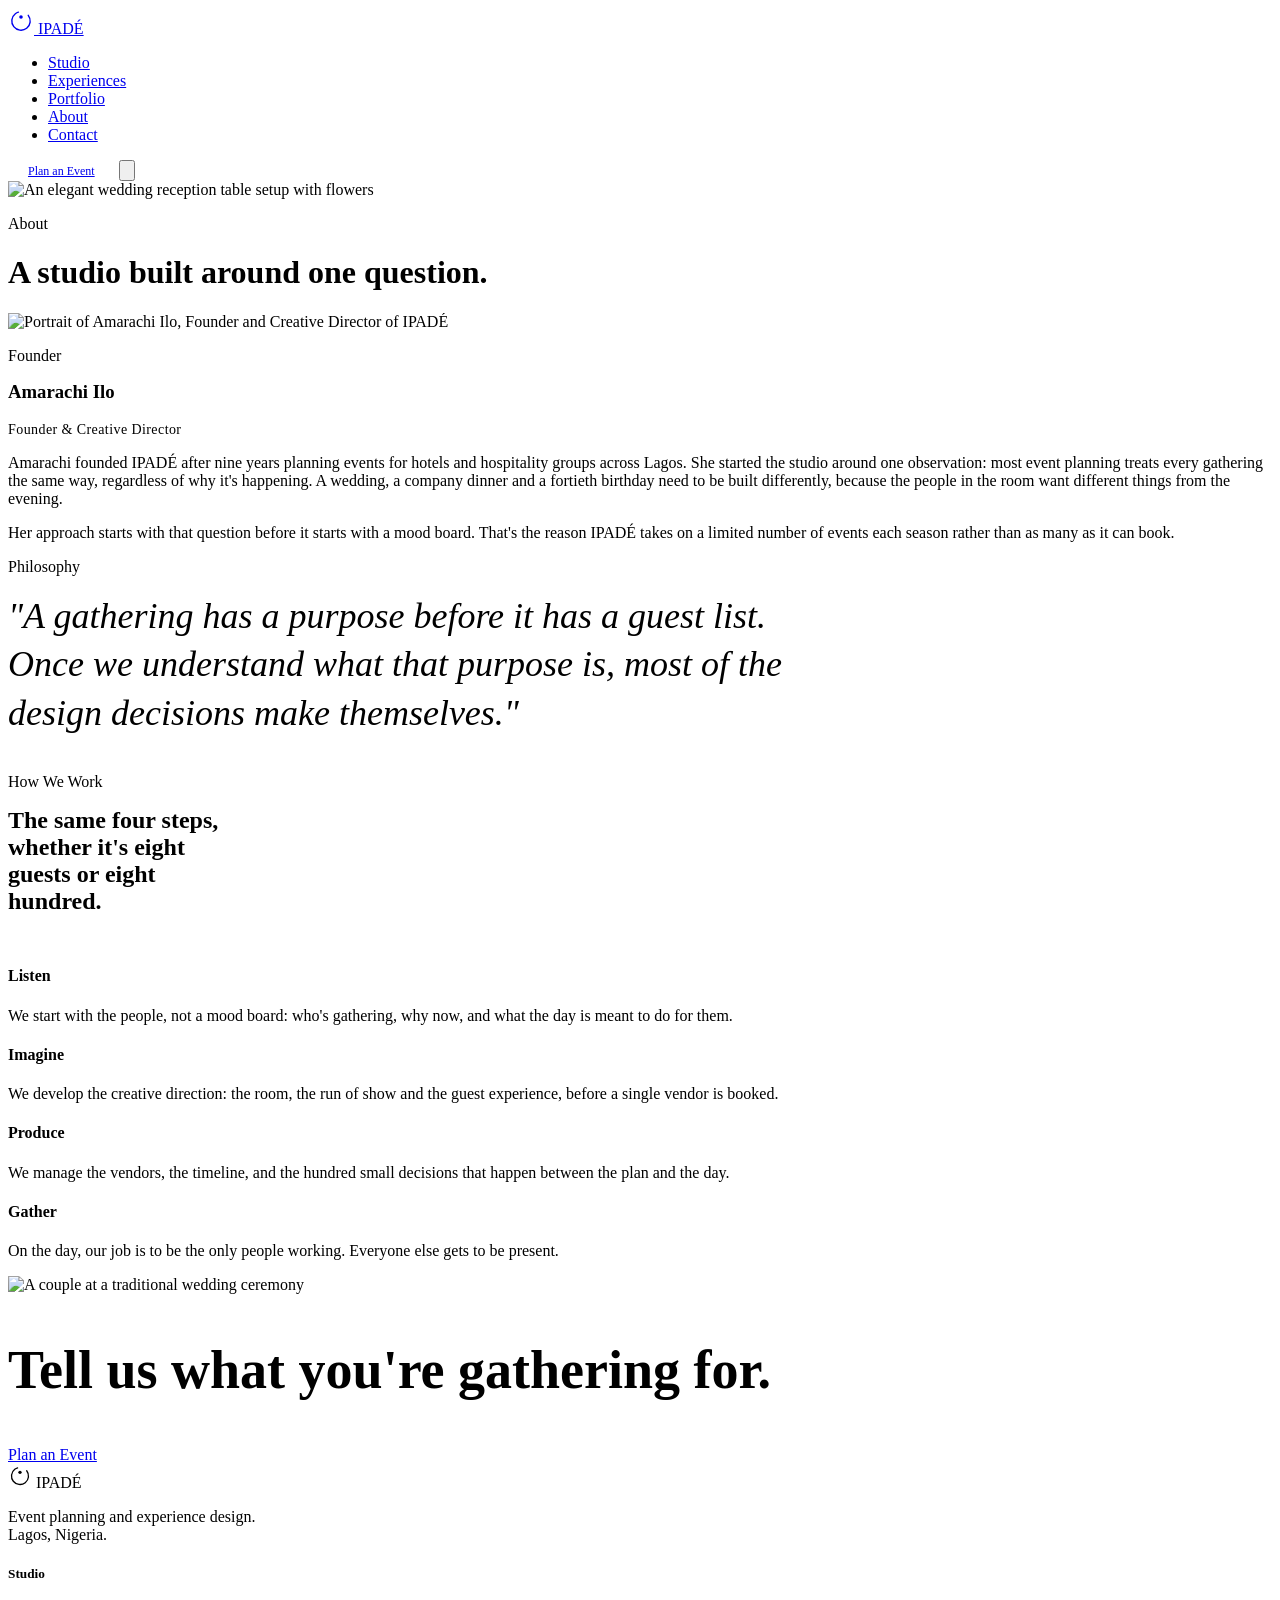
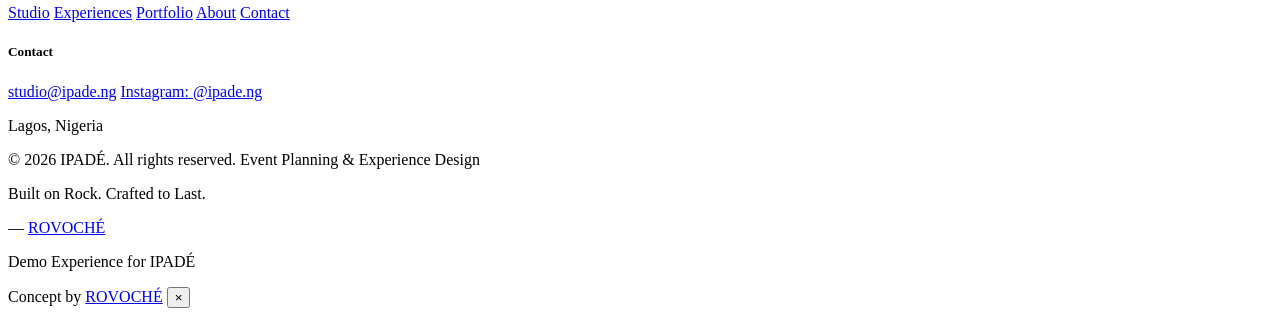
==== about.html @ 752df9c2 "Create about.html" ====
<!doctype html>
<html lang="en">
<head>
<meta charset="UTF-8">
<meta name="viewport" content="width=device-width, initial-scale=1.0">
<title>About · IPADÉ</title>
<meta name="description" content="IPADÉ was founded by Amarachi Ilo on the idea that an event should be designed around why people are gathering, not just decorated.">
<meta property="og:title" content="About · IPADÉ">
<meta property="og:image" content="https://images.pexels.com/photos/9034270/pexels-photo-9034270.jpeg?auto=compress&cs=tinysrgb&w=1200">
<link rel="icon" href="assets/favicon.svg" type="image/svg+xml">
<link rel="preconnect" href="https://fonts.googleapis.com">
<link rel="preconnect" href="https://fonts.gstatic.com" crossorigin>
<link href="https://fonts.googleapis.com/css2?family=Fraunces:ital,opsz,wght@0,9..144,400;0,9..144,500;0,9..144,600;1,9..144,400;1,9..144,500&family=Archivo:wght@400;500;600;700&display=swap" rel="stylesheet">
<link rel="stylesheet" href="css/style.css">
</head>
<body>

<nav class="site-nav no-hero" aria-label="Primary">
  <a href="index.html" class="brand" aria-label="IPADÉ home">
    <span class="brand-mark" aria-hidden="true"><svg viewBox="0 0 48 48" fill="none" width="26" height="26"><circle cx="24" cy="24" r="17" stroke="currentColor" stroke-width="2.6" stroke-dasharray="86 21" stroke-linecap="round" transform="rotate(-38 24 24)"/><circle cx="24" cy="16.6" r="3.3" fill="currentColor"/></svg></span>
    <span class="brand-word">IPADÉ</span>
  </a>
  <ul class="nav-links">
    <li><a href="index.html#studio">Studio</a></li>
    <li><a href="experiences.html">Experiences</a></li>
    <li><a href="portfolio.html">Portfolio</a></li>
    <li><a href="about.html" aria-current="page">About</a></li>
    <li><a href="contact.html">Contact</a></li>
  </ul>
  <div class="nav-right">
    <a href="contact.html" class="btn btn-light nav-cta-desktop" style="padding:11px 20px;font-size:12px;">Plan an Event</a>
    <button class="nav-toggle" aria-label="Open menu" aria-expanded="false">
      <svg viewBox="0 0 24 24" fill="none" stroke="currentColor" stroke-width="1.6"><line x1="3" y1="7" x2="21" y2="7"/><line x1="3" y1="17" x2="21" y2="17"/></svg>
    </button>
  </div>
</nav>

<main id="main">
  <header class="page-hero">
    <img src="https://images.pexels.com/photos/37302291/pexels-photo-37302291.jpeg?auto=compress&cs=tinysrgb&w=1920" alt="An elegant wedding reception table setup with flowers">
    <div class="wrap page-hero-content">
      <p class="eyebrow">About</p>
      <h1>A studio built around one question.</h1>
    </div>
  </header>

  <section class="section-pad">
    <div class="wrap">
      <div class="founder-grid">
        <div class="reveal-img founder-img">
          <img src="https://images.pexels.com/photos/9034270/pexels-photo-9034270.jpeg?auto=compress&cs=tinysrgb&w=900" alt="Portrait of Amarachi Ilo, Founder and Creative Director of IPADÉ" loading="lazy">
        </div>
        <div class="reveal founder-copy">
          <p class="eyebrow">Founder</p>
          <h3 style="margin-top:14px;">Amarachi Ilo</h3>
          <p class="role" style="color:var(--espresso-soft);font-size:14px;letter-spacing:0.03em;">Founder &amp; Creative Director</p>
          <p class="bio">Amarachi founded IPADÉ after nine years planning events for hotels and hospitality groups across Lagos. She started the studio around one observation: most event planning treats every gathering the same way, regardless of why it's happening. A wedding, a company dinner and a fortieth birthday need to be built differently, because the people in the room want different things from the evening.</p>
          <p class="bio">Her approach starts with that question before it starts with a mood board. That's the reason IPADÉ takes on a limited number of events each season rather than as many as it can book.</p>
        </div>
      </div>
    </div>
  </section>

  <section class="section-pad-sm alt-surface">
    <div class="wrap" style="max-width:820px;">
      <p class="eyebrow reveal">Philosophy</p>
      <p class="reveal" style="font-family:var(--font-display);font-style:italic;font-size:clamp(24px,3.2vw,36px);line-height:1.35;margin-top:16px;">"A gathering has a purpose before it has a guest list. Once we understand what that purpose is, most of the design decisions make themselves."</p>
    </div>
  </section>

  <section class="section-pad dark-surface">
    <div class="wrap" style="max-width:920px;">
      <p class="eyebrow" style="color:var(--bronze);">How We Work</p>
      <h2 class="display-2" style="color:var(--ivory);margin-top:16px;max-width:18ch;">The same four steps, whether it's eight guests or eight hundred.</h2>
      <div class="approach" style="margin-top:52px;">
        <div class="approach-step reveal">
          <div><h4>Listen</h4><p>We start with the people, not a mood board: who's gathering, why now, and what the day is meant to do for them.</p></div>
        </div>
        <div class="approach-step reveal">
          <div><h4>Imagine</h4><p>We develop the creative direction: the room, the run of show and the guest experience, before a single vendor is booked.</p></div>
        </div>
        <div class="approach-step reveal">
          <div><h4>Produce</h4><p>We manage the vendors, the timeline, and the hundred small decisions that happen between the plan and the day.</p></div>
        </div>
        <div class="approach-step reveal">
          <div><h4>Gather</h4><p>On the day, our job is to be the only people working. Everyone else gets to be present.</p></div>
        </div>
      </div>
    </div>
  </section>

  <section class="final-cta">
    <img src="https://images.pexels.com/photos/34995158/pexels-photo-34995158.jpeg?auto=compress&cs=tinysrgb&w=1920" alt="A couple at a traditional wedding ceremony" loading="lazy">
    <div class="wrap final-cta-content">
      <h2 class="reveal" style="font-size:clamp(30px,5vw,54px);">Tell us what you're gathering for.</h2>
      <a href="contact.html" class="btn btn-ivory reveal">Plan an Event</a>
    </div>
  </section>
</main>

<footer class="site-footer">
  <div class="wrap">
    <div class="footer-top">
      <div>
        <div class="footer-brand">
          <span class="brand-mark" style="color:var(--bronze);" aria-hidden="true"><svg viewBox="0 0 48 48" fill="none" width="24" height="24"><circle cx="24" cy="24" r="17" stroke="currentColor" stroke-width="2.6" stroke-dasharray="86 21" stroke-linecap="round" transform="rotate(-38 24 24)"/><circle cx="24" cy="16.6" r="3.3" fill="currentColor"/></svg></span>
          <span class="brand-word">IPADÉ</span>
        </div>
        <p class="footer-tag">Event planning and experience design.<br>Lagos, Nigeria.</p>
      </div>
      <div class="footer-col">
        <h5>Studio</h5>
        <a href="index.html#studio">Studio</a>
        <a href="experiences.html">Experiences</a>
        <a href="portfolio.html">Portfolio</a>
        <a href="about.html">About</a>
        <a href="contact.html">Contact</a>
      </div>
      <div class="footer-col">
        <h5>Contact</h5>
        <a href="mailto:studio@ipade.ng">studio@ipade.ng</a>
        <a href="https://instagram.com" target="_blank" rel="noopener">Instagram: @ipade.ng</a>
        <p>Lagos, Nigeria</p>
      </div>
    </div>
    <div class="footer-base">
      <span>© 2026 IPADÉ. All rights reserved.</span>
      <span>Event Planning &amp; Experience Design</span>
    </div>
  </div>
  <div class="rvc-signoff">
    <div class="wrap rvc-signoff-inner">
      <p class="rvc-line">Built on Rock. Crafted to Last.</p>
      <p class="rvc-by">— <a href="https://www.rovoche.com/" target="_blank" rel="noopener">ROVOCHÉ</a></p>
      <p class="rvc-sub">Demo Experience for IPADÉ</p>
    </div>
  </div>
</footer>

<div class="rvc-pill" role="note" aria-label="ROVOCHÉ demo attribution">
  <span class="dot" aria-hidden="true"></span>
  <span>Concept by <a href="https://www.rovoche.com/" target="_blank" rel="noopener">ROVOCHÉ</a></span>
  <button class="close" aria-label="Dismiss">×</button>
</div>

<script src="js/main.js"></script>
</body>
</html>
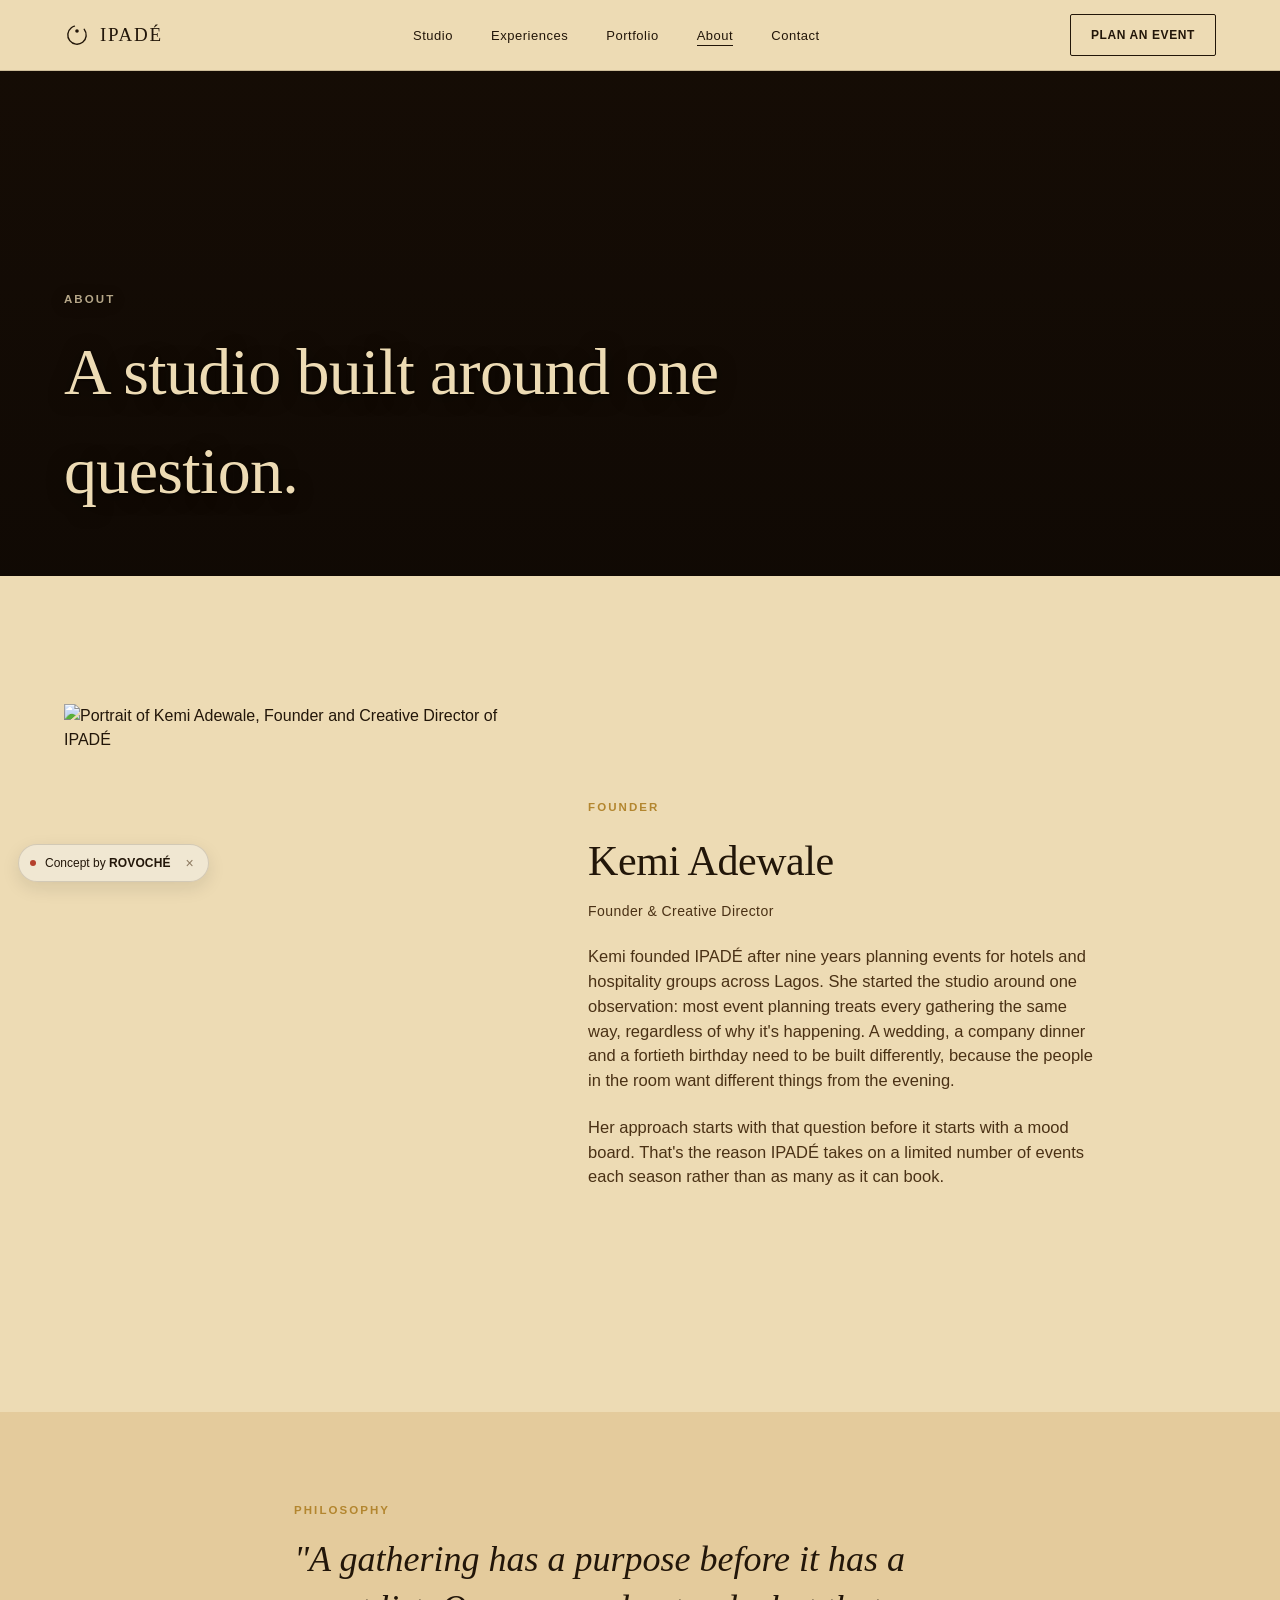
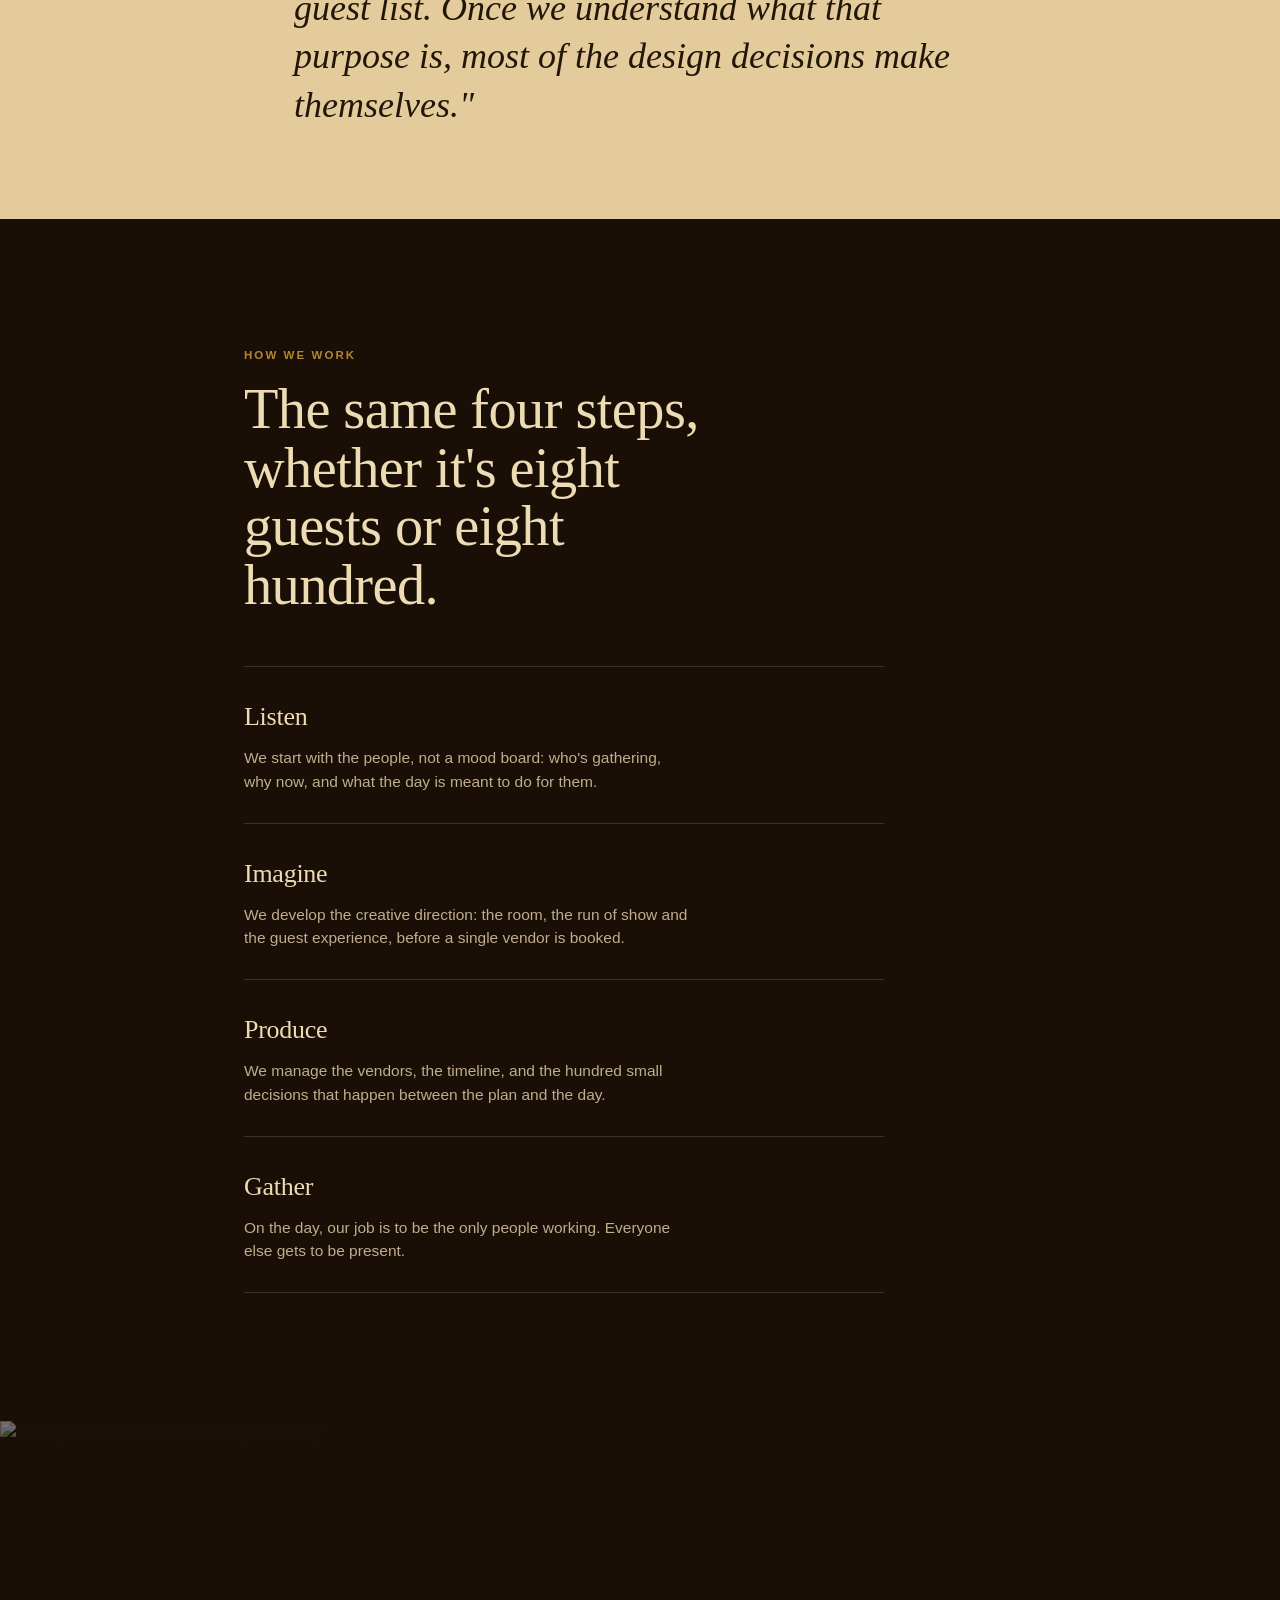
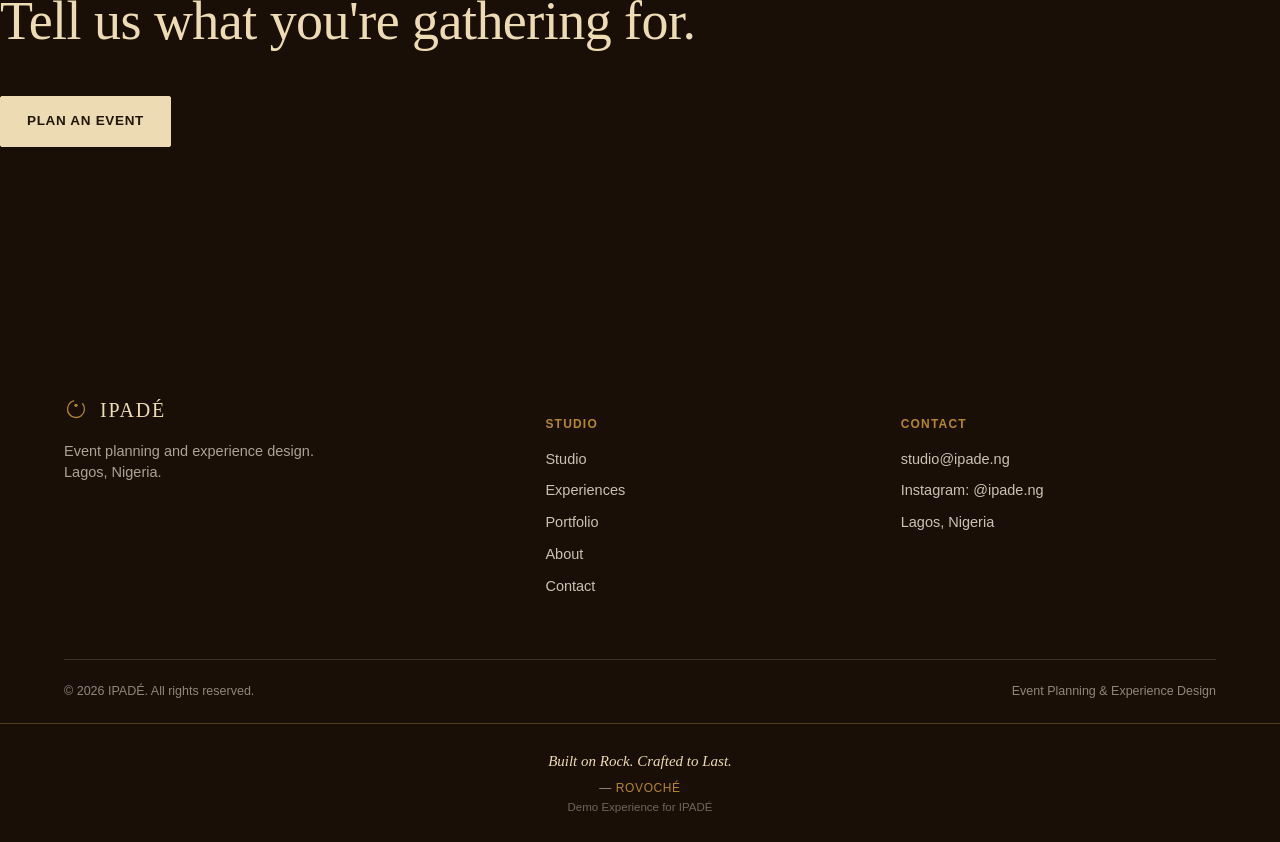
==== commit 4be43dc5: "Update about.html" ====
--- a/about.html
+++ b/about.html
@@ -4,7 +4,7 @@
 <meta charset="UTF-8">
 <meta name="viewport" content="width=device-width, initial-scale=1.0">
 <title>About · IPADÉ</title>
-<meta name="description" content="IPADÉ was founded by Amarachi Ilo on the idea that an event should be designed around why people are gathering, not just decorated.">
+<meta name="description" content="IPADÉ was founded by Kemi Adewale on the idea that an event should be designed around why people are gathering, not just decorated.">
 <meta property="og:title" content="About · IPADÉ">
 <meta property="og:image" content="https://images.pexels.com/photos/9034270/pexels-photo-9034270.jpeg?auto=compress&cs=tinysrgb&w=1200">
 <link rel="icon" href="assets/favicon.svg" type="image/svg+xml">
@@ -30,7 +30,7 @@
   <div class="nav-right">
     <a href="contact.html" class="btn btn-light nav-cta-desktop" style="padding:11px 20px;font-size:12px;">Plan an Event</a>
     <button class="nav-toggle" aria-label="Open menu" aria-expanded="false">
-      <svg viewBox="0 0 24 24" fill="none" stroke="currentColor" stroke-width="1.6"><line x1="3" y1="7" x2="21" y2="7"/><line x1="3" y1="17" x2="21" y2="17"/></svg>
+      <svg viewBox="0 0 24 24" fill="none" stroke="currentColor" stroke-width="1.6" stroke-linecap="round"><line class="bar bar-top" x1="3" y1="6" x2="21" y2="6"/><line class="bar bar-mid" x1="3" y1="12" x2="21" y2="12"/><line class="bar bar-bottom" x1="3" y1="18" x2="21" y2="18"/></svg>
     </button>
   </div>
 </nav>
@@ -48,13 +48,13 @@
     <div class="wrap">
       <div class="founder-grid">
         <div class="reveal-img founder-img">
-          <img src="https://images.pexels.com/photos/9034270/pexels-photo-9034270.jpeg?auto=compress&cs=tinysrgb&w=900" alt="Portrait of Amarachi Ilo, Founder and Creative Director of IPADÉ" loading="lazy">
+          <img src="https://images.pexels.com/photos/9034270/pexels-photo-9034270.jpeg?auto=compress&cs=tinysrgb&w=900" alt="Portrait of Kemi Adewale, Founder and Creative Director of IPADÉ" loading="lazy">
         </div>
         <div class="reveal founder-copy">
           <p class="eyebrow">Founder</p>
-          <h3 style="margin-top:14px;">Amarachi Ilo</h3>
+          <h3 style="margin-top:14px;">Kemi Adewale</h3>
           <p class="role" style="color:var(--espresso-soft);font-size:14px;letter-spacing:0.03em;">Founder &amp; Creative Director</p>
-          <p class="bio">Amarachi founded IPADÉ after nine years planning events for hotels and hospitality groups across Lagos. She started the studio around one observation: most event planning treats every gathering the same way, regardless of why it's happening. A wedding, a company dinner and a fortieth birthday need to be built differently, because the people in the room want different things from the evening.</p>
+          <p class="bio">Kemi founded IPADÉ after nine years planning events for hotels and hospitality groups across Lagos. She started the studio around one observation: most event planning treats every gathering the same way, regardless of why it's happening. A wedding, a company dinner and a fortieth birthday need to be built differently, because the people in the room want different things from the evening.</p>
           <p class="bio">Her approach starts with that question before it starts with a mood board. That's the reason IPADÉ takes on a limited number of events each season rather than as many as it can book.</p>
         </div>
       </div>
--- a/css/style.css
+++ b/css/style.css
@@ -0,0 +1,505 @@
+/* ============================================================
+   IPADÉ — design tokens
+   Palette pulled from candlelight, clay and Lagos evening light —
+   not the default AI cream/terracotta pairing.
+   ============================================================ */
+:root{
+  --ivory:#EDDBB4;        /* warm gold-sand background — deeper than pale parchment */
+  --ivory-dim:#E4CB9C;    /* section alternate, more saturated */
+  --espresso:#221609;     /* primary text, near-black umber */
+  --espresso-soft:#4A3115;
+  --clay:#C4491E;         /* burnt terracotta accent — bold, used generously */
+  --bronze:#B3862F;       /* warm gold — dividers, labels */
+  --olive:#6E2430;        /* deep wine — secondary dark surface, event-night energy */
+  --charcoal:#1A0F06;     /* darkest surface, footer, overlays */
+  --line:rgba(34,22,9,0.16);
+  --line-dark:rgba(237,219,180,0.16);
+
+  --font-display:'Fraunces', Georgia, serif;
+  --font-body:'Archivo', -apple-system, BlinkMacSystemFont, 'Segoe UI', sans-serif;
+
+  --wrap:1360px;
+  --gutter:clamp(20px, 5vw, 64px);
+
+  --ease:cubic-bezier(.22,.61,.36,1);
+}
+
+*,*::before,*::after{box-sizing:border-box;}
+html{scroll-behavior:smooth;}
+@media (prefers-reduced-motion: reduce){
+  html{scroll-behavior:auto;}
+  *,*::before,*::after{animation-duration:0.001ms !important;animation-iteration-count:1 !important;transition-duration:0.001ms !important;scroll-behavior:auto !important;}
+}
+body{
+  margin:0;
+  background:var(--ivory);
+  color:var(--espresso);
+  font-family:var(--font-body);
+  font-size:16px;
+  line-height:1.5;
+  -webkit-font-smoothing:antialiased;
+}
+img{max-width:100%;display:block;}
+a{color:inherit;text-decoration:none;}
+button{font-family:inherit;cursor:pointer;}
+h1,h2,h3,h4{margin:0;font-family:var(--font-display);font-weight:500;letter-spacing:-0.01em;}
+p{margin:0;}
+.wrap{max-width:var(--wrap);margin:0 auto;padding-left:var(--gutter);padding-right:var(--gutter);}
+
+/* focus visibility */
+a:focus-visible,button:focus-visible,input:focus-visible,textarea:focus-visible,select:focus-visible{
+  outline:2px solid var(--clay);
+  outline-offset:3px;
+}
+
+/* ------------------------------------------------------------
+   Type scale — intentional, not the default 1.25 ratio
+   ------------------------------------------------------------ */
+.eyebrow{
+  font-family:var(--font-body);
+  font-size:11.5px;
+  letter-spacing:0.18em;
+  text-transform:uppercase;
+  color:var(--bronze);
+  font-weight:600;
+}
+.display-1{ font-size:clamp(42px, 6.6vw, 92px); line-height:0.98; }
+.display-2{ font-size:clamp(32px, 4.4vw, 58px); line-height:1.04; }
+.display-3{ font-size:clamp(26px, 3vw, 38px); line-height:1.1; }
+.lede{ font-size:clamp(17px, 1.6vw, 20px); line-height:1.6; color:var(--espresso-soft); }
+
+/* ------------------------------------------------------------
+   Buttons / links
+   ------------------------------------------------------------ */
+.btn{
+  display:inline-flex;
+  align-items:center;
+  gap:10px;
+  padding:14px 26px;
+  font-size:13.5px;
+  letter-spacing:0.05em;
+  text-transform:uppercase;
+  font-weight:600;
+  border:1px solid currentColor;
+  border-radius:2px;
+  transition:background .35s var(--ease), color .35s var(--ease), border-color .35s var(--ease);
+}
+.btn-dark{ color:var(--ivory); background:var(--espresso); border-color:var(--espresso); }
+.btn-dark:hover{ background:var(--clay); border-color:var(--clay); }
+.btn-light{ color:var(--espresso); background:transparent; border-color:var(--espresso); }
+.btn-light:hover{ background:var(--espresso); color:var(--ivory); }
+.btn-ivory{ color:var(--espresso); background:var(--ivory); border-color:var(--ivory); }
+.btn-ivory:hover{ background:transparent; color:var(--ivory); border-color:var(--ivory); }
+
+.text-link{
+  position:relative;
+  padding-bottom:2px;
+  background-image:linear-gradient(currentColor,currentColor);
+  background-position:0 100%;
+  background-repeat:no-repeat;
+  background-size:0% 1px;
+  transition:background-size .4s var(--ease);
+}
+.text-link:hover{ background-size:100% 1px; }
+
+/* ------------------------------------------------------------
+   Nav
+   ------------------------------------------------------------ */
+.site-nav{
+  position:fixed; top:0; left:0; right:0; z-index:60;
+  display:flex; align-items:center; justify-content:space-between;
+  padding:22px var(--gutter);
+  color:var(--ivory);
+  transition:background .5s var(--ease), color .5s var(--ease), padding .4s var(--ease), border-color .5s var(--ease);
+  border-bottom:1px solid transparent;
+}
+.site-nav.is-solid{
+  background:rgba(241,233,216,0.92);
+  backdrop-filter:blur(10px);
+  color:var(--espresso);
+  padding-top:14px; padding-bottom:14px;
+  border-bottom:1px solid var(--line);
+}
+.site-nav.no-hero{ background:var(--ivory); color:var(--espresso); border-bottom:1px solid var(--line); padding-top:14px;padding-bottom:14px; }
+
+.brand{ display:flex; align-items:center; gap:10px; }
+.brand-mark{ width:26px; height:26px; flex:none; }
+.brand-word{
+  font-family:var(--font-display);
+  font-size:19px;
+  letter-spacing:0.09em;
+  font-weight:500;
+}
+
+.nav-links{ display:flex; align-items:center; gap:38px; list-style:none; margin:0; padding:0; }
+.nav-links a{
+  font-size:13px; letter-spacing:0.04em; font-weight:500;
+  position:relative; padding-bottom:3px;
+}
+.nav-links a::after{
+  content:""; position:absolute; left:0; right:0; bottom:0; height:1px;
+  background:currentColor; transform:scaleX(0); transform-origin:left;
+  transition:transform .35s var(--ease);
+}
+.nav-links a:hover::after,.nav-links a[aria-current="page"]::after{ transform:scaleX(1); }
+.nav-right{ display:flex; align-items:center; gap:28px; }
+
+.nav-toggle{ display:none; background:none; border:none; padding:4px; color:inherit; }
+.nav-toggle svg{ width:22px; height:22px; }
+
+@media (max-width: 880px){
+  .nav-links{
+    position:fixed; inset:0; top:0;
+    background:var(--espresso); color:var(--ivory);
+    flex-direction:column; justify-content:center; align-items:flex-start;
+    gap:22px; padding:100px var(--gutter) 60px;
+    transform:translateY(-100%); transition:transform .5s var(--ease);
+  }
+  .nav-links a{ font-size:22px; font-family:var(--font-display); }
+  .nav-links.is-open{ transform:translateY(0); }
+  .nav-toggle{ display:block; }
+  .nav-cta-desktop{ display:none; }
+}
+
+/* ------------------------------------------------------------
+   Hero — signature circular reveal
+   ------------------------------------------------------------ */
+.hero{
+  position:relative; height:100svh; min-height:560px;
+  overflow:hidden; background:var(--charcoal);
+}
+.hero-img{
+  position:absolute; inset:0; width:100%; height:100%;
+  object-fit:cover; object-position:center 38%;
+  clip-path:circle(0% at 50% 50%);
+  transition:clip-path 1.5s var(--ease);
+}
+.hero.is-revealed .hero-img{ clip-path:circle(75% at 50% 50%); }
+.hero::after{
+  content:""; position:absolute; inset:0;
+  background:
+    radial-gradient(120% 90% at 8% 100%, rgba(12,7,3,0.86) 0%, rgba(12,7,3,0.5) 38%, rgba(12,7,3,0.08) 62%),
+    linear-gradient(180deg, rgba(12,7,3,0.42) 0%, rgba(12,7,3,0.08) 26%, rgba(12,7,3,0.22) 62%, rgba(12,7,3,0.72) 100%);
+}
+.hero-headline,.hero-sub,.hero-scroll-note{
+  text-shadow:0 2px 20px rgba(0,0,0,0.5), 0 1px 2px rgba(0,0,0,0.65);
+}
+.hero-content{
+  position:relative; z-index:2; height:100%;
+  display:flex; flex-direction:column; justify-content:flex-end;
+  padding:0 var(--gutter) 72px;
+  color:var(--ivory);
+  opacity:0; transform:translateY(16px);
+  transition:opacity 1s var(--ease) .55s, transform 1s var(--ease) .55s;
+}
+.hero.is-revealed .hero-content{ opacity:1; transform:translateY(0); }
+.hero-headline{ max-width:820px; font-size:clamp(38px, 6.2vw, 78px); line-height:1.02; }
+.hero-sub{ margin-top:22px; max-width:460px; font-size:16px; color:rgba(241,233,216,0.86); }
+.hero-cta-row{ margin-top:34px; display:flex; align-items:center; gap:24px; flex-wrap:wrap; }
+.hero-scroll-note{ font-size:12px; letter-spacing:0.08em; text-transform:uppercase; color:rgba(241,233,216,0.7); }
+
+@media (max-width:700px){
+  .hero{ height:88svh; }
+  .hero-content{ padding-bottom:48px; }
+}
+
+/* page hero (subpages, no circle reveal, image + title bar) */
+.page-hero{
+  position:relative; height:64vh; min-height:420px; overflow:hidden; background:var(--charcoal);
+}
+.page-hero img{ position:absolute; inset:0; width:100%; height:100%; object-fit:cover; }
+.page-hero::after{ content:""; position:absolute; inset:0; background:linear-gradient(180deg, rgba(12,7,3,0.3), rgba(12,7,3,0.7)); }
+.page-hero-content h1,.page-hero-content .eyebrow{ text-shadow:0 2px 18px rgba(0,0,0,0.5), 0 1px 2px rgba(0,0,0,0.6); }
+.page-hero-content{
+  position:relative; z-index:2; height:100%; display:flex; flex-direction:column; justify-content:flex-end;
+  padding:0 var(--gutter) 56px; color:var(--ivory);
+}
+.page-hero-content .eyebrow{ color:var(--ivory); opacity:0.75; }
+.page-hero-content h1{ font-size:clamp(36px,5.2vw,66px); margin-top:14px; max-width:780px; }
+
+/* ------------------------------------------------------------
+   Sections / rhythm
+   ------------------------------------------------------------ */
+section{ position:relative; }
+.section-pad{ padding:clamp(70px,10vw,140px) 0; }
+.section-pad-sm{ padding:clamp(48px,7vw,90px) 0; }
+.dark-surface{ background:var(--charcoal); color:var(--ivory); }
+.olive-surface{ background:var(--olive); color:var(--ivory); }
+.alt-surface{ background:var(--ivory-dim); }
+
+.reveal{ opacity:0; transform:translateY(26px); transition:opacity .9s var(--ease), transform .9s var(--ease); }
+.reveal.is-in{ opacity:1; transform:translateY(0); }
+.reveal-img{ overflow:hidden; }
+.reveal-img img{ transform:scale(1.08); transition:transform 1.1s var(--ease); }
+.reveal-img.is-in img{ transform:scale(1); }
+
+.hover-scale{ overflow:hidden; }
+.hover-scale img{ transition:transform .7s var(--ease); }
+.hover-scale:hover img{ transform:scale(1.045); }
+
+hr.rule{ border:none; border-top:1px solid var(--line); margin:0; }
+hr.rule-dark{ border:none; border-top:1px solid var(--line-dark); margin:0; }
+
+/* ------------------------------------------------------------
+   Introduction (THE STUDIO)
+   ------------------------------------------------------------ */
+.intro-grid{
+  display:grid; grid-template-columns:0.9fr 1.4fr; gap:60px; align-items:start;
+}
+.intro-grid .intro-visual{ align-self:stretch; }
+.intro-grid .intro-visual img{ width:100%; height:100%; object-fit:cover; min-height:280px; }
+@media (max-width:880px){
+  .intro-grid{ grid-template-columns:1fr; gap:32px; }
+  .intro-grid .intro-visual{ order:2; }
+}
+
+/* ------------------------------------------------------------
+   Experience / services — asymmetric editorial composition
+   ------------------------------------------------------------ */
+.exp-block{ display:grid; gap:2px; background:var(--line); border-top:1px solid var(--line); border-bottom:1px solid var(--line); }
+.exp-row{ display:grid; grid-template-columns:1.15fr 0.85fr; background:var(--ivory); }
+.exp-row.reverse{ grid-template-columns:0.85fr 1.15fr; }
+.exp-row .exp-figure{ position:relative; min-height:420px; overflow:hidden; }
+.exp-row .exp-figure img{ width:100%; height:100%; object-fit:cover; }
+.exp-row.reverse .exp-figure{ order:2; }
+.exp-copy{ display:flex; flex-direction:column; justify-content:center; padding:48px var(--gutter); gap:16px; }
+.exp-copy .num{ font-family:var(--font-display); font-style:italic; font-size:15px; color:var(--bronze); }
+.exp-copy h3{ font-size:clamp(26px,3vw,36px); }
+.exp-copy p{ max-width:38ch; color:var(--espresso-soft); font-size:15.5px; }
+
+@media (max-width:880px){
+  .exp-row,.exp-row.reverse{ grid-template-columns:1fr; }
+  .exp-row .exp-figure{ min-height:280px; order:1 !important; }
+  .exp-copy{ padding:34px var(--gutter); }
+}
+
+/* ------------------------------------------------------------
+   Featured work — editorial, unequal rows, no card grid
+   ------------------------------------------------------------ */
+.gatherings{ display:flex; flex-direction:column; }
+.gathering-row{
+  display:grid; grid-template-columns:1fr 1fr; gap:44px; align-items:end;
+  padding:40px 0; border-bottom:1px solid var(--line);
+}
+.gathering-row:first-child{ border-top:1px solid var(--line); }
+.gathering-row .g-figure{ overflow:hidden; }
+.gathering-row .g-figure img{ width:100%; height:100%; object-fit:cover; aspect-ratio:4/3; }
+.gathering-row.tall .g-figure img{ aspect-ratio:3/4; }
+.gathering-row.wide .g-figure img{ aspect-ratio:16/9; }
+.g-meta{ display:flex; flex-direction:column; gap:10px; }
+.g-index{ font-family:var(--font-display); font-style:italic; color:var(--bronze); font-size:14px; }
+.g-title{ font-size:clamp(24px,2.6vw,34px); }
+.g-tags{ font-size:12.5px; letter-spacing:0.05em; text-transform:uppercase; color:var(--espresso-soft); }
+.g-note{ font-size:15px; color:var(--espresso-soft); max-width:40ch; margin-top:4px; }
+
+.gathering-row:nth-child(even){ grid-template-columns:1fr 1fr; }
+.gathering-row:nth-child(even) .g-figure{ order:2; }
+.gathering-row:nth-child(even) .g-meta{ order:1; }
+
+@media (max-width:820px){
+  .gathering-row,.gathering-row:nth-child(even){ grid-template-columns:1fr; gap:18px; }
+  .gathering-row .g-figure,.gathering-row:nth-child(even) .g-figure{ order:1; }
+  .gathering-row .g-meta,.gathering-row:nth-child(even) .g-meta{ order:2; }
+}
+
+/* ------------------------------------------------------------
+   Full-viewport editorial image moment
+   ------------------------------------------------------------ */
+.image-moment{ position:relative; height:92vh; min-height:520px; overflow:hidden; background:var(--charcoal); }
+.image-moment img{ position:absolute; inset:0; width:100%; height:100%; object-fit:cover; }
+.image-moment::after{ content:""; position:absolute; inset:0; background:linear-gradient(0deg, rgba(22,16,9,0.55), rgba(22,16,9,0.05) 45%); }
+.image-moment-caption{
+  position:relative; z-index:2; height:100%; display:flex; align-items:flex-end; padding:0 var(--gutter) 60px;
+}
+.image-moment-caption p{
+  font-family:var(--font-display); font-style:italic; color:var(--ivory);
+  font-size:clamp(22px,3.4vw,40px); max-width:720px; line-height:1.25;
+}
+
+/* ------------------------------------------------------------
+   Approach — vertical rule sequence (real order, so numbers earn their place)
+   ------------------------------------------------------------ */
+.approach{ display:flex; flex-direction:column; }
+.approach-step{
+  padding:30px 0; border-top:1px solid var(--line-dark);
+  display:grid; grid-template-columns:1fr; max-width:640px;
+}
+.approach-step:last-child{ border-bottom:1px solid var(--line-dark); }
+.approach-step h4{ font-size:clamp(20px,2.4vw,26px); color:var(--ivory); }
+.approach-step p{ margin-top:10px; max-width:52ch; color:rgba(237,219,180,0.78); font-size:15.5px; }
+
+/* ------------------------------------------------------------
+   Cultural celebrations — image-dominant asymmetric pair
+   ------------------------------------------------------------ */
+.culture-grid{ display:grid; grid-template-columns:1.3fr 1fr; gap:20px; }
+.culture-grid .cg-main{ grid-row:span 2; }
+.culture-grid img{ width:100%; height:100%; object-fit:cover; }
+.culture-grid .cg-main img{ aspect-ratio:4/5; }
+.culture-grid .cg-sub img{ aspect-ratio:16/10; }
+.culture-copy{ margin-top:44px; display:grid; grid-template-columns:0.6fr 1fr; gap:40px; }
+.culture-copy h3{ font-size:clamp(26px,3.2vw,38px); }
+.culture-copy p{ color:var(--espresso-soft); font-size:16px; max-width:56ch; }
+@media (max-width:820px){
+  .culture-grid{ grid-template-columns:1fr 1fr; }
+  .culture-grid .cg-main{ grid-row:span 1; }
+  .culture-copy{ grid-template-columns:1fr; gap:16px; }
+}
+
+/* ------------------------------------------------------------
+   Corporate section
+   ------------------------------------------------------------ */
+.corp-grid{ display:grid; grid-template-columns:1fr 1fr; gap:20px; align-items:center; }
+.corp-copy{ padding-right:20px; }
+.corp-images{ display:grid; grid-template-columns:1fr 1fr; gap:16px; }
+.corp-images img{ width:100%; object-fit:cover; aspect-ratio:3/4; }
+.corp-images .img-b{ margin-top:36px; }
+@media (max-width:880px){
+  .corp-grid{ grid-template-columns:1fr; gap:32px; }
+  .corp-copy{ padding-right:0; order:1; }
+  .corp-images{ order:2; }
+}
+
+/* ------------------------------------------------------------
+   Details / catering strip
+   ------------------------------------------------------------ */
+.gallery-marquee-wrap{ width:100%; overflow:hidden; -webkit-mask-image:linear-gradient(90deg, transparent, #000 4%, #000 96%, transparent); mask-image:linear-gradient(90deg, transparent, #000 4%, #000 96%, transparent); }
+.gallery-marquee-track{ display:flex; gap:16px; width:max-content; animation:gallery-scroll 46s linear infinite; }
+.gallery-marquee-wrap:hover .gallery-marquee-track{ animation-play-state:paused; }
+.gm-item{ flex:none; height:280px; overflow:hidden; }
+.gm-item img{ height:100%; width:auto; display:block; object-fit:cover; transition:transform .8s var(--ease); }
+.gm-item:hover img{ transform:scale(1.04); }
+.gm-w-s{ width:200px; }
+.gm-w-m{ width:280px; }
+.gm-w-l{ width:380px; }
+@keyframes gallery-scroll{ from{ transform:translateX(0); } to{ transform:translateX(-50%); } }
+@media (max-width:700px){
+  .gm-item{ height:210px; }
+  .gm-w-s{ width:150px; } .gm-w-m{ width:210px; } .gm-w-l{ width:280px; }
+}
+@media (prefers-reduced-motion: reduce){
+  .gallery-marquee-wrap{ overflow-x:auto; -webkit-mask-image:none; mask-image:none; }
+  .gallery-marquee-track{ animation:none !important; transform:none !important; }
+}
+
+/* ------------------------------------------------------------
+   About / founder
+   ------------------------------------------------------------ */
+.founder-grid{ display:grid; grid-template-columns:0.85fr 1.15fr; gap:60px; align-items:center; }
+.founder-grid .founder-img{ overflow:hidden; }
+.founder-grid .founder-img img{ width:100%; aspect-ratio:4/5; object-fit:cover; object-position:top; }
+.founder-copy h3{ font-size:clamp(28px,3.4vw,42px); }
+.founder-copy .role{ margin-top:8px; }
+.founder-copy p.bio{ margin-top:22px; font-size:16.5px; color:var(--espresso-soft); max-width:56ch; }
+@media (max-width:880px){
+  .founder-grid{ grid-template-columns:1fr; gap:30px; }
+}
+
+/* ------------------------------------------------------------
+   Testimonial
+   ------------------------------------------------------------ */
+.testimonial{ max-width:900px; }
+.testimonial blockquote{ margin:0; font-family:var(--font-display); font-style:italic; font-size:clamp(24px,3vw,36px); line-height:1.35; color:var(--ivory); }
+.testimonial cite{ display:block; margin-top:26px; font-style:normal; font-size:13.5px; letter-spacing:0.04em; color:rgba(241,233,216,0.7); }
+
+/* ------------------------------------------------------------
+   Final CTA
+   ------------------------------------------------------------ */
+.final-cta{ position:relative; overflow:hidden; background:var(--charcoal); }
+.final-cta img{ position:absolute; inset:0; width:100%; height:100%; object-fit:cover; opacity:0.42; }
+.final-cta-content{ position:relative; z-index:2; text-align:left; color:var(--ivory); padding:clamp(90px,14vw,160px) 0; }
+.final-cta h2{ font-size:clamp(36px,6vw,72px); max-width:820px; }
+.final-cta p{ margin-top:18px; max-width:44ch; color:rgba(241,233,216,0.78); }
+.final-cta .btn{ margin-top:34px; }
+
+/* ------------------------------------------------------------
+   Footer
+   ------------------------------------------------------------ */
+.site-footer{ background:var(--charcoal); color:var(--ivory); padding:clamp(56px,8vw,88px) 0 0; }
+.footer-top{ display:grid; grid-template-columns:1.4fr 1fr 1fr; gap:40px; padding-bottom:52px; border-bottom:1px solid var(--line-dark); }
+.footer-brand{ display:flex; align-items:center; gap:10px; }
+.footer-brand .brand-mark{ color:var(--bronze); }
+.footer-brand .brand-word{ font-size:20px; }
+.footer-tag{ margin-top:16px; max-width:34ch; font-size:14.5px; color:rgba(241,233,216,0.68); }
+.footer-col h5{ font-size:12px; letter-spacing:0.1em; text-transform:uppercase; color:var(--bronze); font-family:var(--font-body); font-weight:600; margin-bottom:16px; }
+.footer-col a,.footer-col p{ display:block; font-size:14.5px; color:rgba(241,233,216,0.82); margin-bottom:10px; }
+.footer-col a:hover{ color:var(--ivory); }
+@media (max-width:760px){
+  .footer-top{ grid-template-columns:1fr 1fr; }
+  .footer-brand{ grid-column:1/-1; margin-bottom:8px; }
+}
+
+.footer-base{ display:flex; align-items:center; justify-content:space-between; padding:22px 0; font-size:12.5px; color:rgba(241,233,216,0.55); flex-wrap:wrap; gap:10px; }
+
+/* ROVOCHÉ footer signature block */
+.rvc-signoff{ border-top:1px solid rgba(140,107,50,0.5); padding:26px 0; }
+.rvc-signoff-inner{ text-align:center; }
+.rvc-line{ font-family:var(--font-display); font-style:italic; font-size:15px; color:var(--ivory); }
+.rvc-by{ margin-top:6px; font-size:12px; letter-spacing:0.05em; color:rgba(241,233,216,0.6); }
+.rvc-by a{ color:var(--bronze); }
+.rvc-by a:hover{ text-decoration:underline; }
+.rvc-sub{ margin-top:2px; font-size:11.5px; color:rgba(241,233,216,0.4); }
+
+/* ------------------------------------------------------------
+   ROVOCHÉ floating signature pill
+   ------------------------------------------------------------ */
+.rvc-pill{
+  position:fixed; left:18px; bottom:18px; z-index:80;
+  display:flex; align-items:center; gap:9px;
+  padding:9px 12px 9px 11px;
+  background:rgba(241,233,216,0.82);
+  backdrop-filter:blur(8px);
+  -webkit-backdrop-filter:blur(8px);
+  border:1px solid rgba(36,27,20,0.14);
+  border-radius:999px;
+  box-shadow:0 6px 18px rgba(22,16,9,0.10);
+  font-size:12px; color:var(--espresso);
+  opacity:0; transform:translateY(8px);
+  pointer-events:none;
+  transition:opacity .6s var(--ease), transform .6s var(--ease);
+}
+.rvc-pill.is-visible{ opacity:1; transform:translateY(0); pointer-events:auto; }
+.rvc-pill .dot{ width:6px; height:6px; border-radius:50%; background:#B5402C; flex:none; }
+.rvc-pill a{ font-weight:600; letter-spacing:0.01em; }
+.rvc-pill a:hover{ text-decoration:underline; }
+.rvc-pill .close{
+  border:none; background:none; padding:2px 2px 2px 6px; color:var(--espresso-soft);
+  font-size:14px; line-height:1; opacity:0.6;
+}
+.rvc-pill .close:hover{ opacity:1; }
+@media (max-width:600px){
+  .rvc-pill{ left:12px; bottom:12px; font-size:11.5px; padding:8px 10px 8px 10px; }
+}
+
+/* ------------------------------------------------------------
+   Forms (contact page)
+   ------------------------------------------------------------ */
+.field{ display:flex; flex-direction:column; gap:8px; margin-bottom:26px; }
+.field label{ font-size:12.5px; letter-spacing:0.05em; text-transform:uppercase; color:var(--bronze); font-weight:600; }
+.field input,.field select,.field textarea{
+  font-family:var(--font-body); font-size:16px; color:var(--espresso);
+  background:transparent; border:none; border-bottom:1px solid var(--line);
+  padding:10px 2px; transition:border-color .3s var(--ease);
+}
+.field input:focus,.field select:focus,.field textarea:focus{ border-bottom-color:var(--espresso); outline:none; }
+.field textarea{ resize:vertical; min-height:110px; }
+.form-grid{ display:grid; grid-template-columns:1fr 1fr; gap:0 40px; }
+.form-grid .field.full{ grid-column:1/-1; }
+@media (max-width:640px){ .form-grid{ grid-template-columns:1fr; } }
+
+/* Portfolio filter (contact for portfolio page) */
+.filter-row{ display:flex; gap:10px; flex-wrap:wrap; margin-bottom:44px; }
+.filter-btn{
+  padding:9px 18px; border:1px solid var(--line); border-radius:999px; font-size:12.5px;
+  letter-spacing:0.04em; text-transform:uppercase; background:transparent; color:var(--espresso-soft);
+  transition:all .3s var(--ease);
+}
+.filter-btn.is-active,.filter-btn:hover{ background:var(--espresso); color:var(--ivory); border-color:var(--espresso); }
+
+@media (max-width:880px){
+  main .wrap[style*="grid-template-columns:0.8fr 1.2fr"]{ grid-template-columns:1fr !important; gap:40px !important; }
+}
+
+.section-head{ display:flex; align-items:flex-end; justify-content:space-between; gap:24px; margin-bottom:48px; flex-wrap:wrap; }
+.section-head h2{ margin-top:12px; }
+.section-head .head-note{ max-width:36ch; font-size:15px; color:var(--espresso-soft); padding-bottom:6px; }
+.dark-surface .section-head .head-note{ color:rgba(241,233,216,0.7); }
